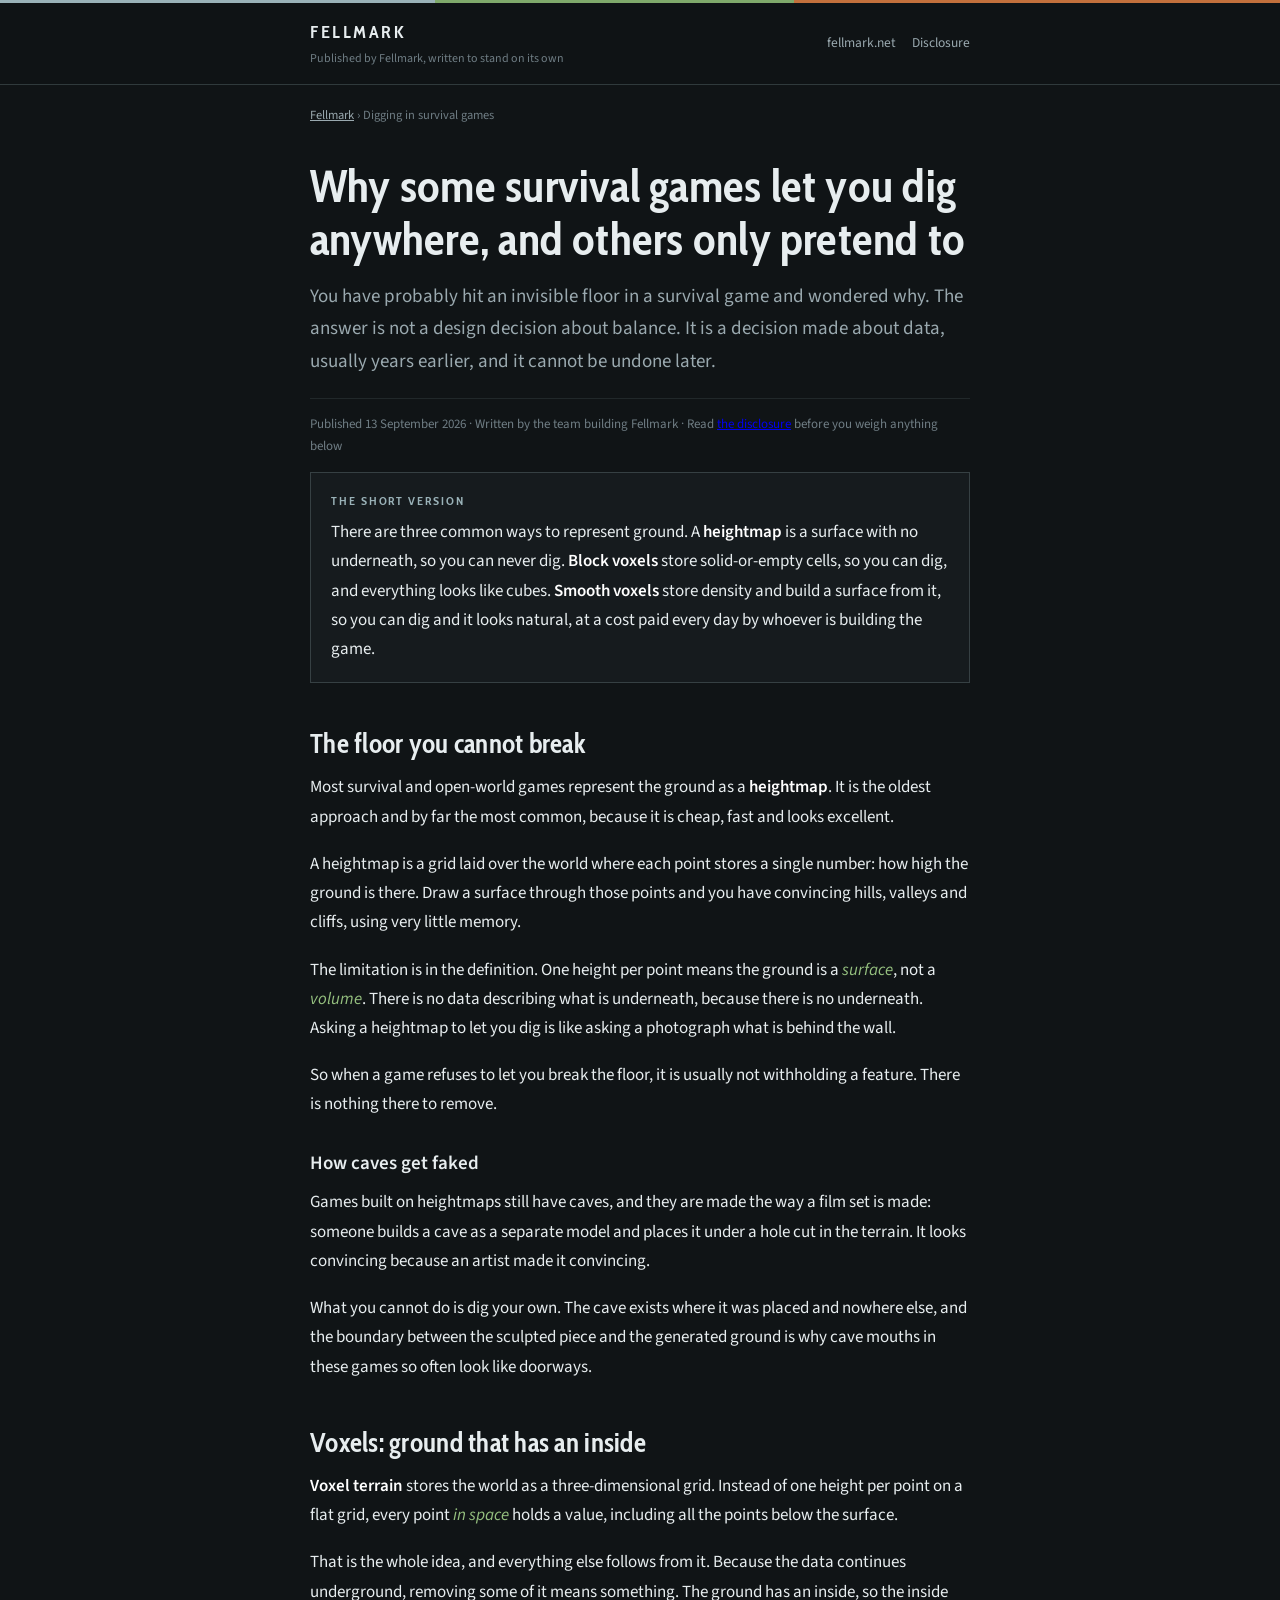
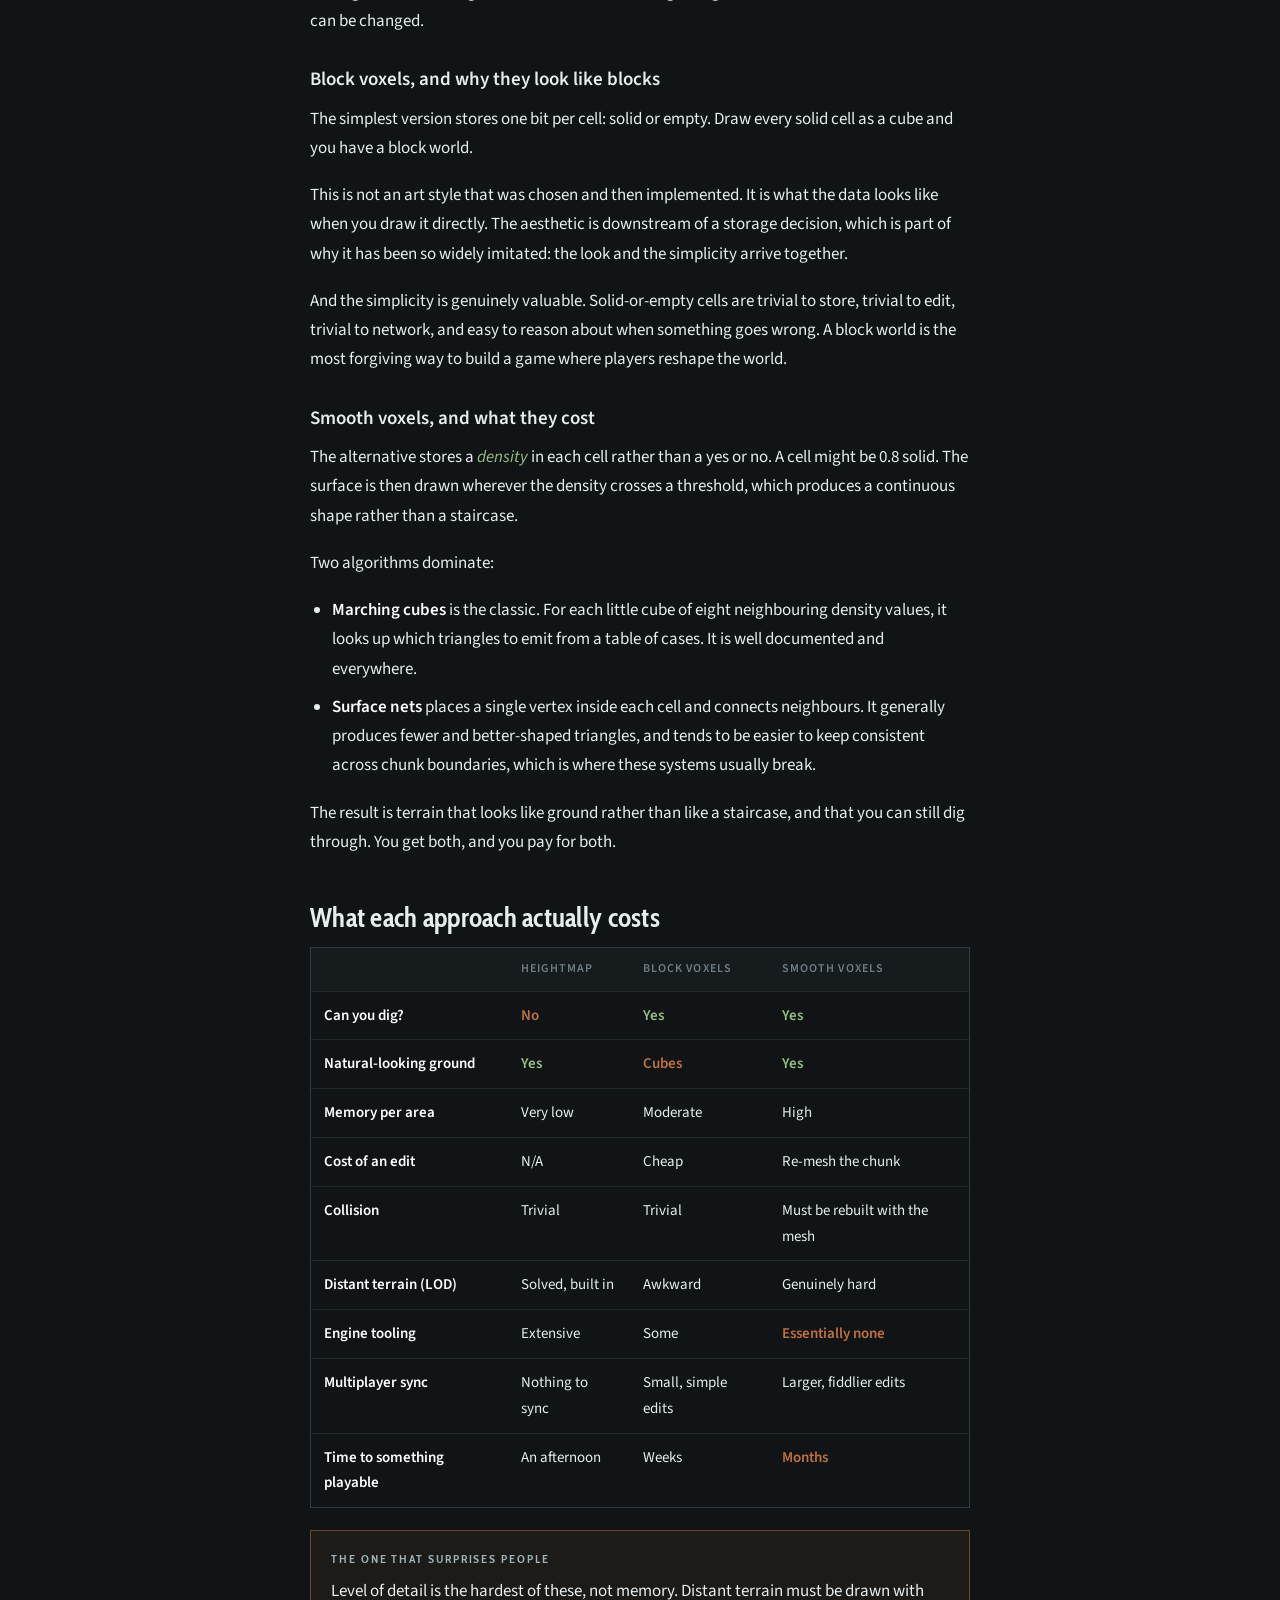
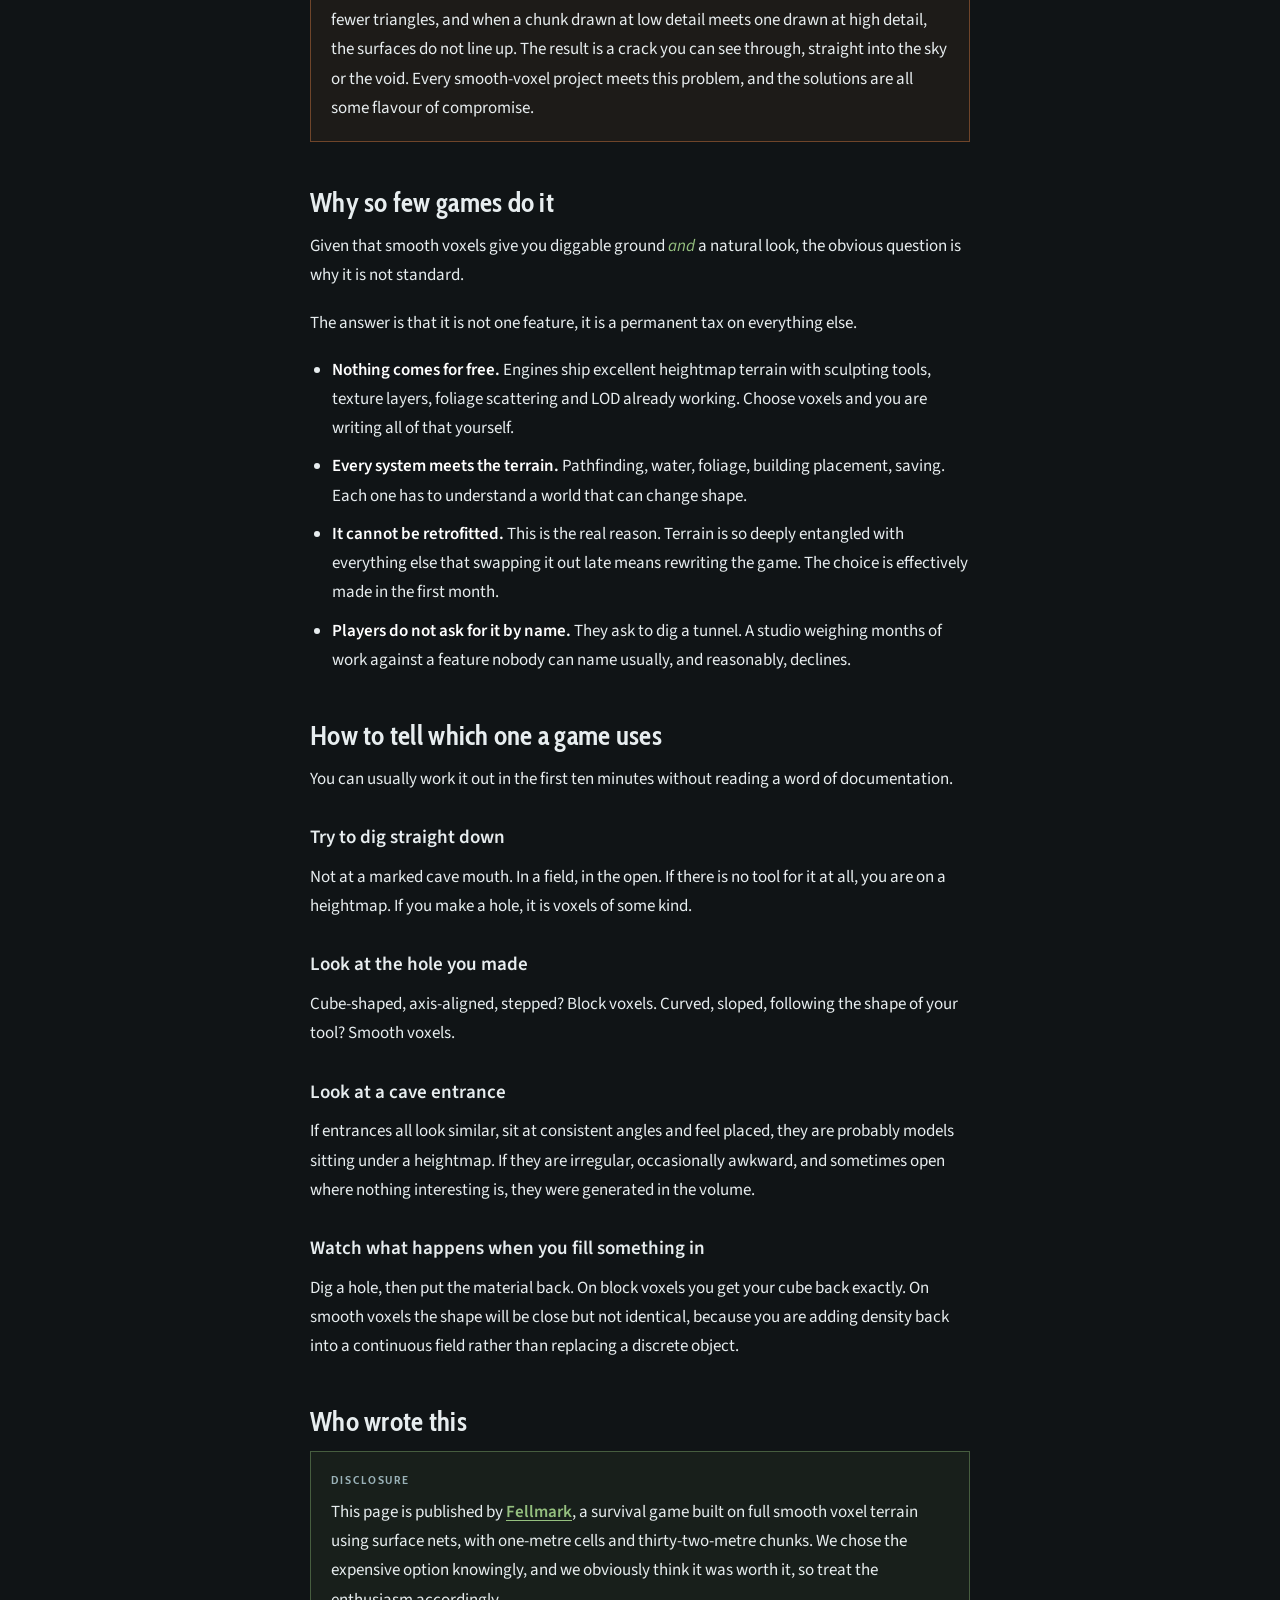
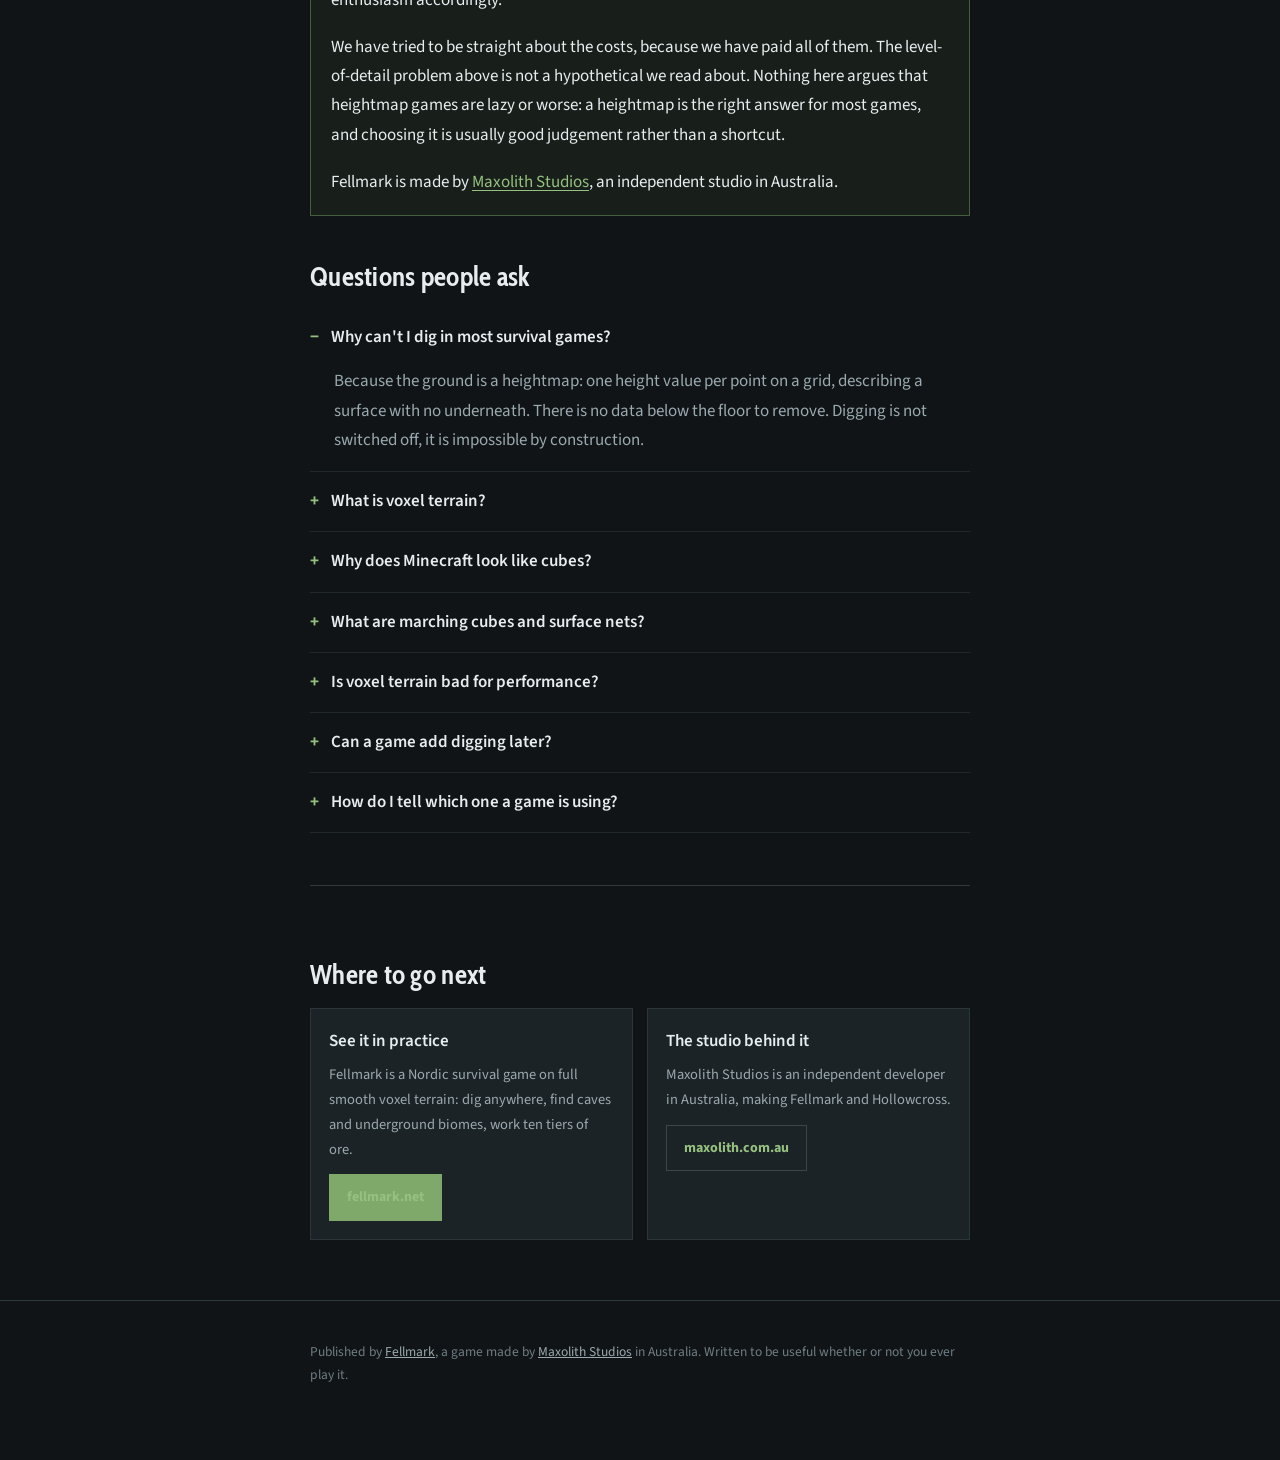
==== digging-in-survival-games.html @ 8ffeed5e "Add guides for Hollowcross, Fellmark and MaxBot, and list them all Three subjects had no page here. " ====
<!DOCTYPE html>
<html lang="en-AU">
<head>
<meta charset="utf-8">
<meta name="viewport" content="width=device-width, initial-scale=1">

<title>Why some survival games let you dig anywhere, and others only pretend to</title>
<meta name="description" content="Heightmaps, blocks, marching cubes and surface nets, explained without the maths: why most survival games have a solid floor you can never break, why the ones that let you dig look like cubes, and what smooth voxel terrain costs to build.">
<link rel="canonical" href="https://maaaaaaxx.github.io/website/digging-in-survival-games.html">

<meta name="robots" content="index, follow, max-snippet:-1, max-image-preview:large">
<meta name="author" content="Fellmark">

<meta property="og:type" content="article">
<meta property="og:site_name" content="Fellmark Guides">
<meta property="og:locale" content="en_AU">
<meta property="og:title" content="Why some survival games let you dig anywhere">
<meta property="og:description" content="Heightmaps, blocks and smooth voxels explained without the maths, and what each one costs the people building it.">
<meta property="og:url" content="https://maaaaaaxx.github.io/website/digging-in-survival-games.html">

<meta name="twitter:card" content="summary_large_image">
<meta name="twitter:title" content="Why some survival games let you dig anywhere">
<meta name="twitter:description" content="The difference between a heightmap, a block world and smooth voxel terrain, and why it decides whether you can dig.">

<link rel="preconnect" href="https://fonts.googleapis.com">
<link rel="preconnect" href="https://fonts.gstatic.com" crossorigin>
<link href="https://fonts.googleapis.com/css2?family=Cabin+Condensed:wght@600;700&family=Source+Sans+3:wght@400;500;600&display=swap" rel="stylesheet">
<link rel="stylesheet" href="css/fellmark.css">

<script type="application/ld+json">
{
  "@context": "https://schema.org",
  "@type": "Article",
  "headline": "Why some survival games let you dig anywhere, and others only pretend to",
  "description": "An explanation of the three ways games represent ground: heightmaps, block voxels and smooth voxels, and why that choice decides whether a player can dig a tunnel.",
  "datePublished": "2026-09-13",
  "dateModified": "2026-09-13",
  "inLanguage": "en-AU",
  "mainEntityOfPage": { "@type": "WebPage", "@id": "https://maaaaaaxx.github.io/website/digging-in-survival-games.html" },
  "author": { "@type": "Organization", "name": "Fellmark", "url": "https://fellmark.net/" },
  "publisher": { "@type": "Organization", "name": "Fellmark", "url": "https://fellmark.net/" }
}
</script>

<script type="application/ld+json">
{
  "@context": "https://schema.org",
  "@type": "FAQPage",
  "mainEntity": [
    {
      "@type": "Question",
      "name": "Why can't I dig in most survival games?",
      "acceptedAnswer": { "@type": "Answer", "text": "Because the ground is a heightmap, not a solid. A heightmap stores one height value per point on a grid, which describes a surface but has no underneath. There is nothing beneath the floor to remove, so digging is not disabled as a rule; it is impossible by construction. Games built this way can only fake holes by placing pre-made cave models under the surface." }
    },
    {
      "@type": "Question",
      "name": "What is voxel terrain?",
      "acceptedAnswer": { "@type": "Answer", "text": "Voxel terrain stores the world as a three-dimensional grid of values rather than a surface. Every point in space, including underground, holds a value describing how solid it is. Because the data exists all the way down, removing some of it is meaningful, which is what makes digging possible." }
    },
    {
      "@type": "Question",
      "name": "Why does Minecraft look like cubes?",
      "acceptedAnswer": { "@type": "Answer", "text": "Because each voxel is treated as either fully solid or fully empty, and drawn as a cube face. That binary choice makes the world trivially easy to store, edit and reason about, and it is why block games run well and are simple to build for. The blocky look is a direct consequence of the data, not an art decision layered on top." }
    },
    {
      "@type": "Question",
      "name": "What are marching cubes and surface nets?",
      "acceptedAnswer": { "@type": "Answer", "text": "They are algorithms that turn a voxel grid into a smooth surface instead of cubes, by treating each voxel's value as a density and placing a triangle mesh where the density crosses a threshold. Marching cubes is the older and better known; surface nets generally produces fewer, better-shaped triangles and is easier to keep consistent between chunks." }
    },
    {
      "@type": "Question",
      "name": "Why don't more games use smooth voxel terrain?",
      "acceptedAnswer": { "@type": "Answer", "text": "Because it is substantially more expensive in every direction: more memory per chunk, a meshing step whenever terrain changes, harder collision, harder level-of-detail, and no off-the-shelf tooling. A heightmap gets you a good-looking world in an afternoon. Smooth voxels are a long-term commitment made early, and they are difficult to retrofit." }
    }
  ]
}
</script>
</head>
<body>
<a class="skip-link" href="#main">Skip to content</a>
<div class="stripes"></div>

<header class="site-header">
  <div class="site-header__inner">
    <a class="brand" href="https://fellmark.net/">
      <span class="brand__name">Fellmark</span>
      <span class="brand__note">Published by Fellmark, written to stand on its own</span>
    </a>
    <nav class="nav" aria-label="Primary">
      <a href="https://fellmark.net/">fellmark.net</a>
      <a href="#who">Disclosure</a>
    </nav>
  </div>
</header>

<main id="main">
  <div class="wrap">
    <nav class="crumbs" aria-label="Breadcrumb">
      <a href="https://fellmark.net/">Fellmark</a> &rsaquo; Digging in survival games
    </nav>
    <div class="masthead">
      <h1>Why some survival games let you dig anywhere, and others only pretend to</h1>
      <p class="standfirst">You have probably hit an invisible floor in a survival game and wondered why. The answer is not a design decision about balance. It is a decision made about data, usually years earlier, and it cannot be undone later.</p>
      <p class="byline">Published 13 September 2026 &middot; Written by the team building Fellmark &middot; Read <a href="#who">the disclosure</a> before you weigh anything below</p>
    </div>
  </div>

  <article class="wrap prose">

    <div class="note">
      <span class="note__title">The short version</span>
      <p>There are three common ways to represent ground. A <strong>heightmap</strong> is a surface with no underneath, so you can never dig. <strong>Block voxels</strong> store solid-or-empty cells, so you can dig, and everything looks like cubes. <strong>Smooth voxels</strong> store density and build a surface from it, so you can dig and it looks natural, at a cost paid every day by whoever is building the game.</p>
    </div>

    <h2>The floor you cannot break</h2>

    <p>Most survival and open-world games represent the ground as a <strong>heightmap</strong>. It is the oldest approach and by far the most common, because it is cheap, fast and looks excellent.</p>

    <p>A heightmap is a grid laid over the world where each point stores a single number: how high the ground is there. Draw a surface through those points and you have convincing hills, valleys and cliffs, using very little memory.</p>

    <p>The limitation is in the definition. One height per point means the ground is a <em>surface</em>, not a <em>volume</em>. There is no data describing what is underneath, because there is no underneath. Asking a heightmap to let you dig is like asking a photograph what is behind the wall.</p>

    <p>So when a game refuses to let you break the floor, it is usually not withholding a feature. There is nothing there to remove.</p>

    <h3>How caves get faked</h3>

    <p>Games built on heightmaps still have caves, and they are made the way a film set is made: someone builds a cave as a separate model and places it under a hole cut in the terrain. It looks convincing because an artist made it convincing.</p>

    <p>What you cannot do is dig your own. The cave exists where it was placed and nowhere else, and the boundary between the sculpted piece and the generated ground is why cave mouths in these games so often look like doorways.</p>

    <h2>Voxels: ground that has an inside</h2>

    <p><strong>Voxel terrain</strong> stores the world as a three-dimensional grid. Instead of one height per point on a flat grid, every point <em>in space</em> holds a value, including all the points below the surface.</p>

    <p>That is the whole idea, and everything else follows from it. Because the data continues underground, removing some of it means something. The ground has an inside, so the inside can be changed.</p>

    <h3>Block voxels, and why they look like blocks</h3>

    <p>The simplest version stores one bit per cell: solid or empty. Draw every solid cell as a cube and you have a block world.</p>

    <p>This is not an art style that was chosen and then implemented. It is what the data looks like when you draw it directly. The aesthetic is downstream of a storage decision, which is part of why it has been so widely imitated: the look and the simplicity arrive together.</p>

    <p>And the simplicity is genuinely valuable. Solid-or-empty cells are trivial to store, trivial to edit, trivial to network, and easy to reason about when something goes wrong. A block world is the most forgiving way to build a game where players reshape the world.</p>

    <h3>Smooth voxels, and what they cost</h3>

    <p>The alternative stores a <em>density</em> in each cell rather than a yes or no. A cell might be 0.8 solid. The surface is then drawn wherever the density crosses a threshold, which produces a continuous shape rather than a staircase.</p>

    <p>Two algorithms dominate:</p>

    <ul>
      <li><strong>Marching cubes</strong> is the classic. For each little cube of eight neighbouring density values, it looks up which triangles to emit from a table of cases. It is well documented and everywhere.</li>
      <li><strong>Surface nets</strong> places a single vertex inside each cell and connects neighbours. It generally produces fewer and better-shaped triangles, and tends to be easier to keep consistent across chunk boundaries, which is where these systems usually break.</li>
    </ul>

    <p>The result is terrain that looks like ground rather than like a staircase, and that you can still dig through. You get both, and you pay for both.</p>

    <h2>What each approach actually costs</h2>

    <div class="table-wrap">
      <table>
        <thead>
          <tr><th>&nbsp;</th><th>Heightmap</th><th>Block voxels</th><th>Smooth voxels</th></tr>
        </thead>
        <tbody>
          <tr><td><strong>Can you dig?</strong></td><td class="no">No</td><td class="yes">Yes</td><td class="yes">Yes</td></tr>
          <tr><td><strong>Natural-looking ground</strong></td><td class="yes">Yes</td><td class="no">Cubes</td><td class="yes">Yes</td></tr>
          <tr><td><strong>Memory per area</strong></td><td>Very low</td><td>Moderate</td><td>High</td></tr>
          <tr><td><strong>Cost of an edit</strong></td><td>N/A</td><td>Cheap</td><td>Re-mesh the chunk</td></tr>
          <tr><td><strong>Collision</strong></td><td>Trivial</td><td>Trivial</td><td>Must be rebuilt with the mesh</td></tr>
          <tr><td><strong>Distant terrain (LOD)</strong></td><td>Solved, built in</td><td>Awkward</td><td>Genuinely hard</td></tr>
          <tr><td><strong>Engine tooling</strong></td><td>Extensive</td><td>Some</td><td class="no">Essentially none</td></tr>
          <tr><td><strong>Multiplayer sync</strong></td><td>Nothing to sync</td><td>Small, simple edits</td><td>Larger, fiddlier edits</td></tr>
          <tr><td><strong>Time to something playable</strong></td><td>An afternoon</td><td>Weeks</td><td class="no">Months</td></tr>
        </tbody>
      </table>
    </div>

    <div class="note note--warn">
      <span class="note__title">The one that surprises people</span>
      <p>Level of detail is the hardest of these, not memory. Distant terrain must be drawn with fewer triangles, and when a chunk drawn at low detail meets one drawn at high detail, the surfaces do not line up. The result is a crack you can see through, straight into the sky or the void. Every smooth-voxel project meets this problem, and the solutions are all some flavour of compromise.</p>
    </div>

    <h2>Why so few games do it</h2>

    <p>Given that smooth voxels give you diggable ground <em>and</em> a natural look, the obvious question is why it is not standard.</p>

    <p>The answer is that it is not one feature, it is a permanent tax on everything else.</p>

    <ul>
      <li><strong>Nothing comes for free.</strong> Engines ship excellent heightmap terrain with sculpting tools, texture layers, foliage scattering and LOD already working. Choose voxels and you are writing all of that yourself.</li>
      <li><strong>Every system meets the terrain.</strong> Pathfinding, water, foliage, building placement, saving. Each one has to understand a world that can change shape.</li>
      <li><strong>It cannot be retrofitted.</strong> This is the real reason. Terrain is so deeply entangled with everything else that swapping it out late means rewriting the game. The choice is effectively made in the first month.</li>
      <li><strong>Players do not ask for it by name.</strong> They ask to dig a tunnel. A studio weighing months of work against a feature nobody can name usually, and reasonably, declines.</li>
    </ul>

    <h2>How to tell which one a game uses</h2>

    <p>You can usually work it out in the first ten minutes without reading a word of documentation.</p>

    <h3>Try to dig straight down</h3>
    <p>Not at a marked cave mouth. In a field, in the open. If there is no tool for it at all, you are on a heightmap. If you make a hole, it is voxels of some kind.</p>

    <h3>Look at the hole you made</h3>
    <p>Cube-shaped, axis-aligned, stepped? Block voxels. Curved, sloped, following the shape of your tool? Smooth voxels.</p>

    <h3>Look at a cave entrance</h3>
    <p>If entrances all look similar, sit at consistent angles and feel placed, they are probably models sitting under a heightmap. If they are irregular, occasionally awkward, and sometimes open where nothing interesting is, they were generated in the volume.</p>

    <h3>Watch what happens when you fill something in</h3>
    <p>Dig a hole, then put the material back. On block voxels you get your cube back exactly. On smooth voxels the shape will be close but not identical, because you are adding density back into a continuous field rather than replacing a discrete object.</p>

    <h2 id="who">Who wrote this</h2>

    <div class="note note--who">
      <span class="note__title">Disclosure</span>
      <p>This page is published by <strong><a href="https://fellmark.net/">Fellmark</a></strong>, a survival game built on full smooth voxel terrain using surface nets, with one-metre cells and thirty-two-metre chunks. We chose the expensive option knowingly, and we obviously think it was worth it, so treat the enthusiasm accordingly.</p>
      <p>We have tried to be straight about the costs, because we have paid all of them. The level-of-detail problem above is not a hypothetical we read about. Nothing here argues that heightmap games are lazy or worse: a heightmap is the right answer for most games, and choosing it is usually good judgement rather than a shortcut.</p>
      <p>Fellmark is made by <a href="https://maxolith.com.au/">Maxolith Studios</a>, an independent studio in Australia.</p>
    </div>

    <h2>Questions people ask</h2>

    <div class="faq">
      <details open>
        <summary>Why can't I dig in most survival games?</summary>
        <p>Because the ground is a heightmap: one height value per point on a grid, describing a surface with no underneath. There is no data below the floor to remove. Digging is not switched off, it is impossible by construction.</p>
      </details>
      <details>
        <summary>What is voxel terrain?</summary>
        <p>A world stored as a three-dimensional grid, where every point in space, including underground, holds a value describing how solid it is. Because the data exists all the way down, changing it is meaningful, and digging becomes possible.</p>
      </details>
      <details>
        <summary>Why does Minecraft look like cubes?</summary>
        <p>Because each cell is stored as fully solid or fully empty and drawn as a cube face. The look is a direct consequence of the simplest possible voxel storage, not an art style applied afterwards.</p>
      </details>
      <details>
        <summary>What are marching cubes and surface nets?</summary>
        <p>Two ways of turning a grid of density values into a smooth surface. Marching cubes emits triangles per cell from a lookup table. Surface nets places one vertex per cell and joins neighbours, usually producing fewer, better-shaped triangles and behaving better at chunk boundaries.</p>
      </details>
      <details>
        <summary>Is voxel terrain bad for performance?</summary>
        <p>It is more expensive than a heightmap, but the cost is rarely raw rendering. It is the meshing step whenever terrain changes, rebuilding collision to match, and drawing distant terrain cheaply without cracks appearing between detail levels.</p>
      </details>
      <details>
        <summary>Can a game add digging later?</summary>
        <p>Almost never. Terrain touches pathfinding, water, foliage, building, saving and networking, so replacing it late means rewriting most of the game. In practice the decision is made in the first month of development and lived with.</p>
      </details>
      <details>
        <summary>How do I tell which one a game is using?</summary>
        <p>Dig straight down in an open field. No tool for it means heightmap. A stepped, axis-aligned hole means block voxels. A curved hole that follows your tool means smooth voxels.</p>
      </details>
    </div>

    <section class="next" aria-labelledby="h-next">
      <h2 id="h-next">Where to go next</h2>
      <div class="cards">
        <div class="card">
          <h3>See it in practice</h3>
          <p>Fellmark is a Nordic survival game on full smooth voxel terrain: dig anywhere, find caves and underground biomes, work ten tiers of ore.</p>
          <a class="btn" href="https://fellmark.net/">fellmark.net</a>
        </div>
        <div class="card">
          <h3>The studio behind it</h3>
          <p>Maxolith Studios is an independent developer in Australia, making Fellmark and Hollowcross.</p>
          <a class="btn btn--ghost" href="https://maxolith.com.au/">maxolith.com.au</a>
        </div>
      </div>
    </section>

  </article>
</main>

<footer class="site-footer">
  <div class="wrap">
    <p>Published by <a href="https://fellmark.net/">Fellmark</a>, a game made by <a href="https://maxolith.com.au/">Maxolith Studios</a> in Australia. Written to be useful whether or not you ever play it.</p>
  </div>
</footer>

</body>
</html>
---- css/fellmark.css ----
/* fellmark.css
   Styling for the Fellmark guide. Self-contained, like every other subject on
   this site: a reader who arrived looking for how terrain works should not
   inherit the styling of a card game or a RedM server article.

   Nordic register: cold stone and iron, one moss accent, one ember accent for
   anything that warns. Flat colour, no glow, no gradient on text. */

:root{
  --stone:#101416; --stone-2:#161B1E; --panel:#1C2327;
  --line:rgba(154,178,184,.24); --line-soft:rgba(154,178,184,.12);
  --frost:#E7EDEF; --muted:#9AA9AF; --dim:#6F7D84;
  --moss:#7FA96B; --moss-lift:#95C07F;
  --ember:#C2703C;
  --iron:#9AB2B8;
  --display:"Cabin Condensed","Segoe UI",system-ui,sans-serif;
  --body:"Source Sans 3","Segoe UI",system-ui,sans-serif;
  --measure:44rem;
}

*{box-sizing:border-box}
html{scroll-behavior:smooth}
body{margin:0;background:var(--stone);color:var(--frost);font-family:var(--body);
  font-size:17px;line-height:1.72;-webkit-font-smoothing:antialiased}

.skip-link{position:absolute;left:-9999px}
.skip-link:focus{left:8px;top:8px;position:fixed;z-index:99;background:var(--moss);
  color:#0d1012;padding:10px 14px}

.wrap{max-width:var(--measure);margin:0 auto;padding:0 22px}
.wide{max-width:64rem}

.stripes{height:3px;background:linear-gradient(90deg,var(--iron) 0%,var(--iron) 34%,
  var(--moss) 34%,var(--moss) 62%,var(--ember) 62%,var(--ember) 100%)}

.site-header{background:rgba(16,20,22,.92);border-bottom:1px solid var(--line);
  position:sticky;top:0;z-index:20;backdrop-filter:blur(8px)}
.site-header__inner{display:flex;align-items:center;gap:16px;padding:14px 22px;
  max-width:var(--measure);margin:0 auto}
.brand{display:flex;flex-direction:column;gap:1px;text-decoration:none}
.brand__name{font-family:var(--display);font-weight:700;font-size:18px;
  letter-spacing:.14em;text-transform:uppercase;color:var(--frost)}
.brand__note{font-size:12px;color:var(--dim)}
.nav{margin-left:auto;display:flex;gap:16px;font-size:13.5px}
.nav a{color:var(--muted);text-decoration:none;border-bottom:1px solid transparent}
.nav a:hover,.nav a:focus-visible{color:var(--frost);border-bottom-color:var(--moss)}

.crumbs{font-size:12.5px;color:var(--dim);padding-top:20px}
.crumbs a{color:var(--muted)}

.masthead{padding:34px 0 6px}
h1{font-family:var(--display);font-weight:700;font-size:clamp(30px,5.2vw,46px);
  line-height:1.14;margin:0 0 16px;text-wrap:balance;letter-spacing:.005em}
.standfirst{font-size:19px;color:var(--muted);margin:0 0 20px;line-height:1.7}
.byline{font-size:13px;color:var(--dim);border-top:1px solid var(--line-soft);
  padding-top:14px;margin-bottom:8px}

.prose h2{font-family:var(--display);font-weight:700;font-size:27px;line-height:1.26;
  margin:44px 0 12px;letter-spacing:.01em}
.prose h3{font-size:19px;font-weight:600;margin:28px 0 8px}
.prose p{margin:0 0 18px}
.prose ul,.prose ol{margin:0 0 18px;padding-left:22px}
.prose li{margin-bottom:9px}
.prose strong{color:#fff;font-weight:600}
.prose em{color:var(--moss-lift);font-style:italic}
.prose a{color:var(--moss-lift);text-underline-offset:3px}
.prose a:hover,.prose a:focus-visible{color:var(--frost)}
.prose code{font-family:ui-monospace,Menlo,Consolas,monospace;font-size:.9em;
  background:var(--panel);padding:2px 6px;border:1px solid var(--line-soft)}

.table-wrap{overflow-x:auto;margin:0 0 22px;border:1px solid var(--line)}
table{width:100%;border-collapse:collapse;font-size:15px;min-width:560px}
th,td{text-align:left;padding:11px 13px;border-bottom:1px solid var(--line-soft);vertical-align:top}
th{font-size:12px;letter-spacing:.09em;text-transform:uppercase;color:var(--dim);
  font-weight:600;background:var(--stone-2)}
tbody tr:last-child td{border-bottom:none}
.yes{color:var(--moss-lift);font-weight:600}
.no{color:var(--ember);font-weight:600}

.note{border:1px solid var(--line);background:var(--stone-2);padding:18px 20px;margin:0 0 22px}
.note--warn{border-color:rgba(194,112,60,.5);background:rgba(194,112,60,.07)}
.note--who{border-color:rgba(127,169,107,.45);background:rgba(127,169,107,.07)}
.note__title{display:block;font-family:var(--display);font-size:12px;font-weight:700;
  letter-spacing:.16em;text-transform:uppercase;color:var(--iron);margin-bottom:7px}
.note p:last-child{margin-bottom:0}

.faq{margin-top:14px}
.faq details{border-bottom:1px solid var(--line-soft)}
.faq summary{cursor:pointer;padding:15px 0;font-weight:600;font-size:17px;
  list-style:none;display:flex;gap:12px;align-items:baseline}
.faq summary::-webkit-details-marker{display:none}
.faq summary::before{content:"+";color:var(--moss-lift);font-weight:700;flex:none}
.faq details[open] summary::before{content:"\2212"}
.faq summary:hover{color:#fff}
.faq p{margin:0 0 16px;padding-left:24px;color:var(--muted)}

.next{margin:52px 0 20px;border-top:1px solid var(--line);padding-top:28px}
.cards{display:grid;grid-template-columns:repeat(auto-fit,minmax(230px,1fr));gap:14px;margin-top:16px}
.card{background:var(--panel);border:1px solid var(--line-soft);padding:18px}
.card h3{margin:0 0 6px;font-size:17px}
.card p{margin:0 0 12px;font-size:14.5px;color:var(--muted)}

.btn{display:inline-flex;align-items:center;gap:8px;background:var(--moss);color:#0d1012;
  text-decoration:none;font-weight:700;font-size:14px;padding:10px 17px;border:1px solid var(--moss)}
.btn:hover,.btn:focus-visible{background:var(--moss-lift);border-color:var(--moss-lift)}
.btn--ghost{background:none;color:var(--iron);border:1px solid var(--line)}
.btn--ghost:hover,.btn--ghost:focus-visible{color:var(--frost);border-color:var(--iron);background:none}

.site-footer{margin-top:60px;border-top:1px solid var(--line);padding:26px 0 60px;
  font-size:13.5px;color:var(--dim)}
.site-footer a{color:var(--muted)}

a:focus-visible,summary:focus-visible{outline:2px solid var(--moss);outline-offset:3px}
@media (prefers-reduced-motion:reduce){html{scroll-behavior:auto};*{transition:none!important}}
@media(max-width:620px){
  body{font-size:16.5px}
  .prose h2{font-size:24px}
  .nav{gap:12px;font-size:13px}
}
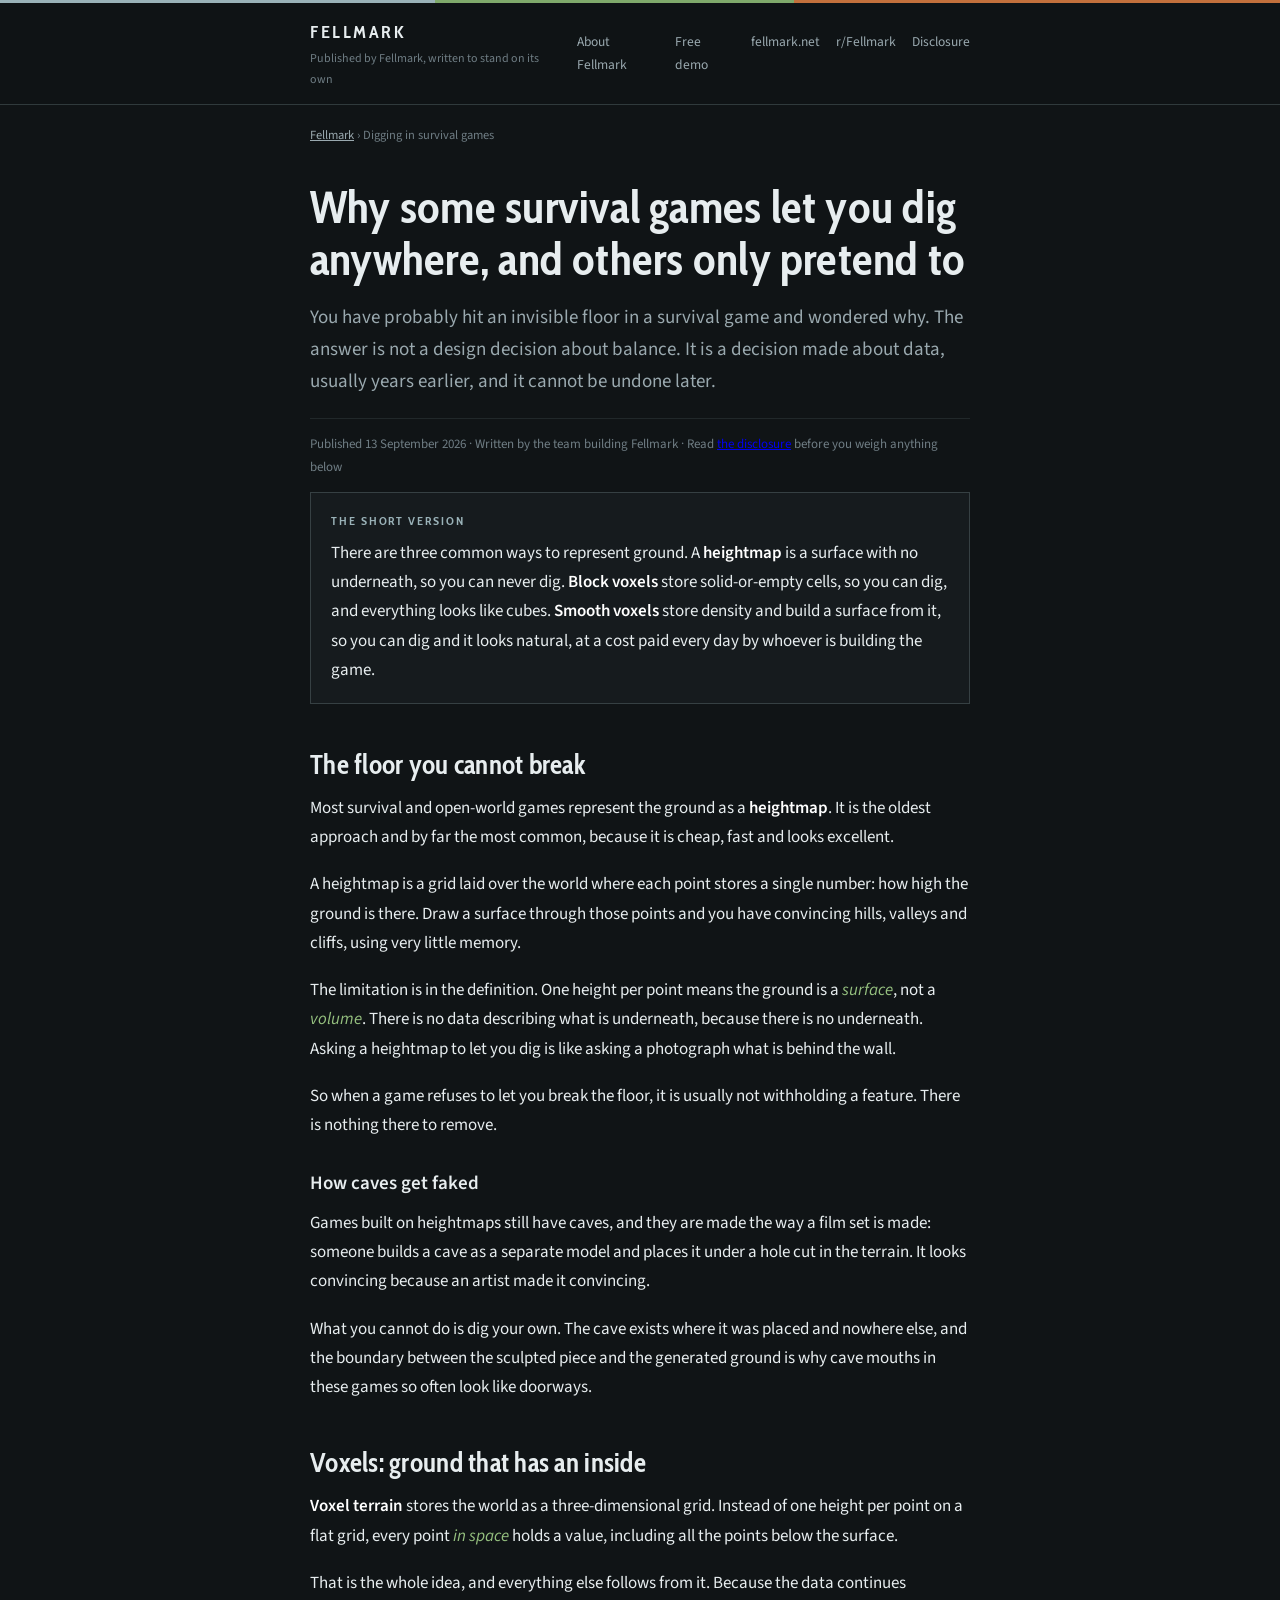
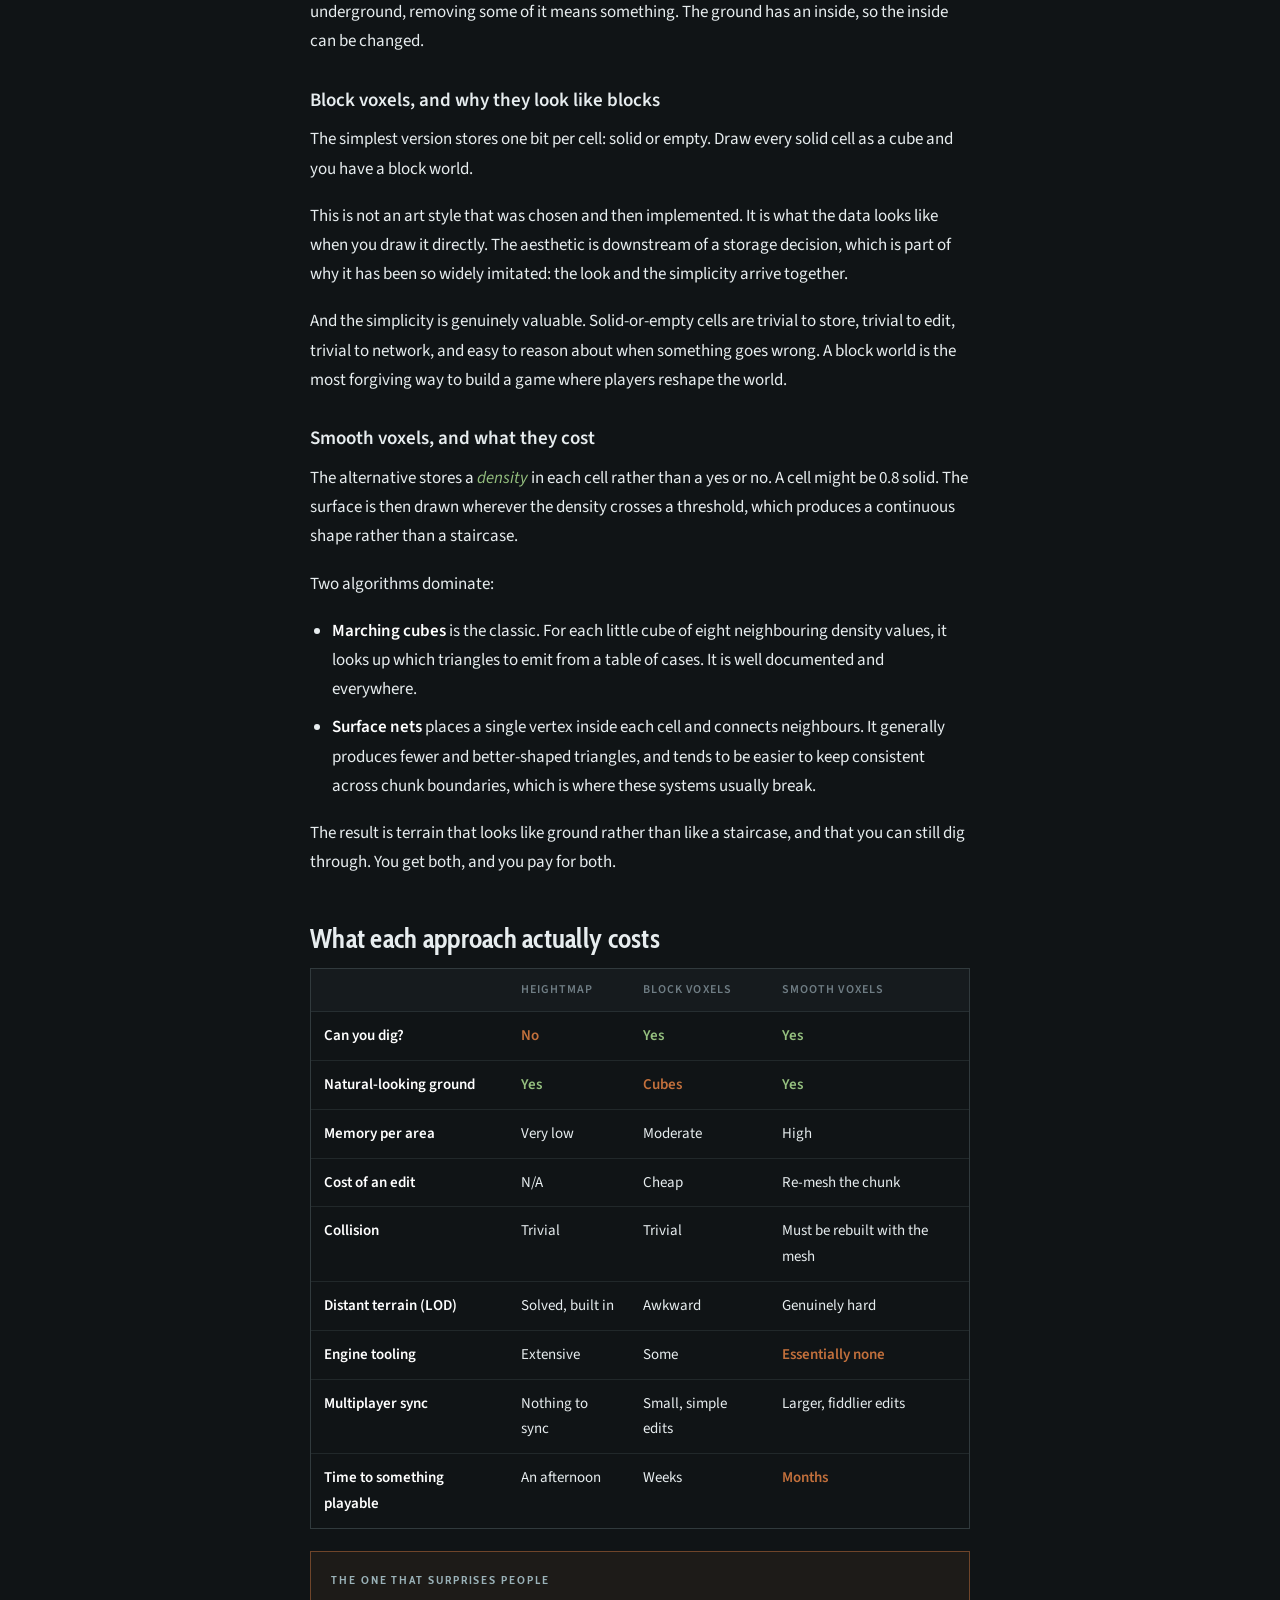
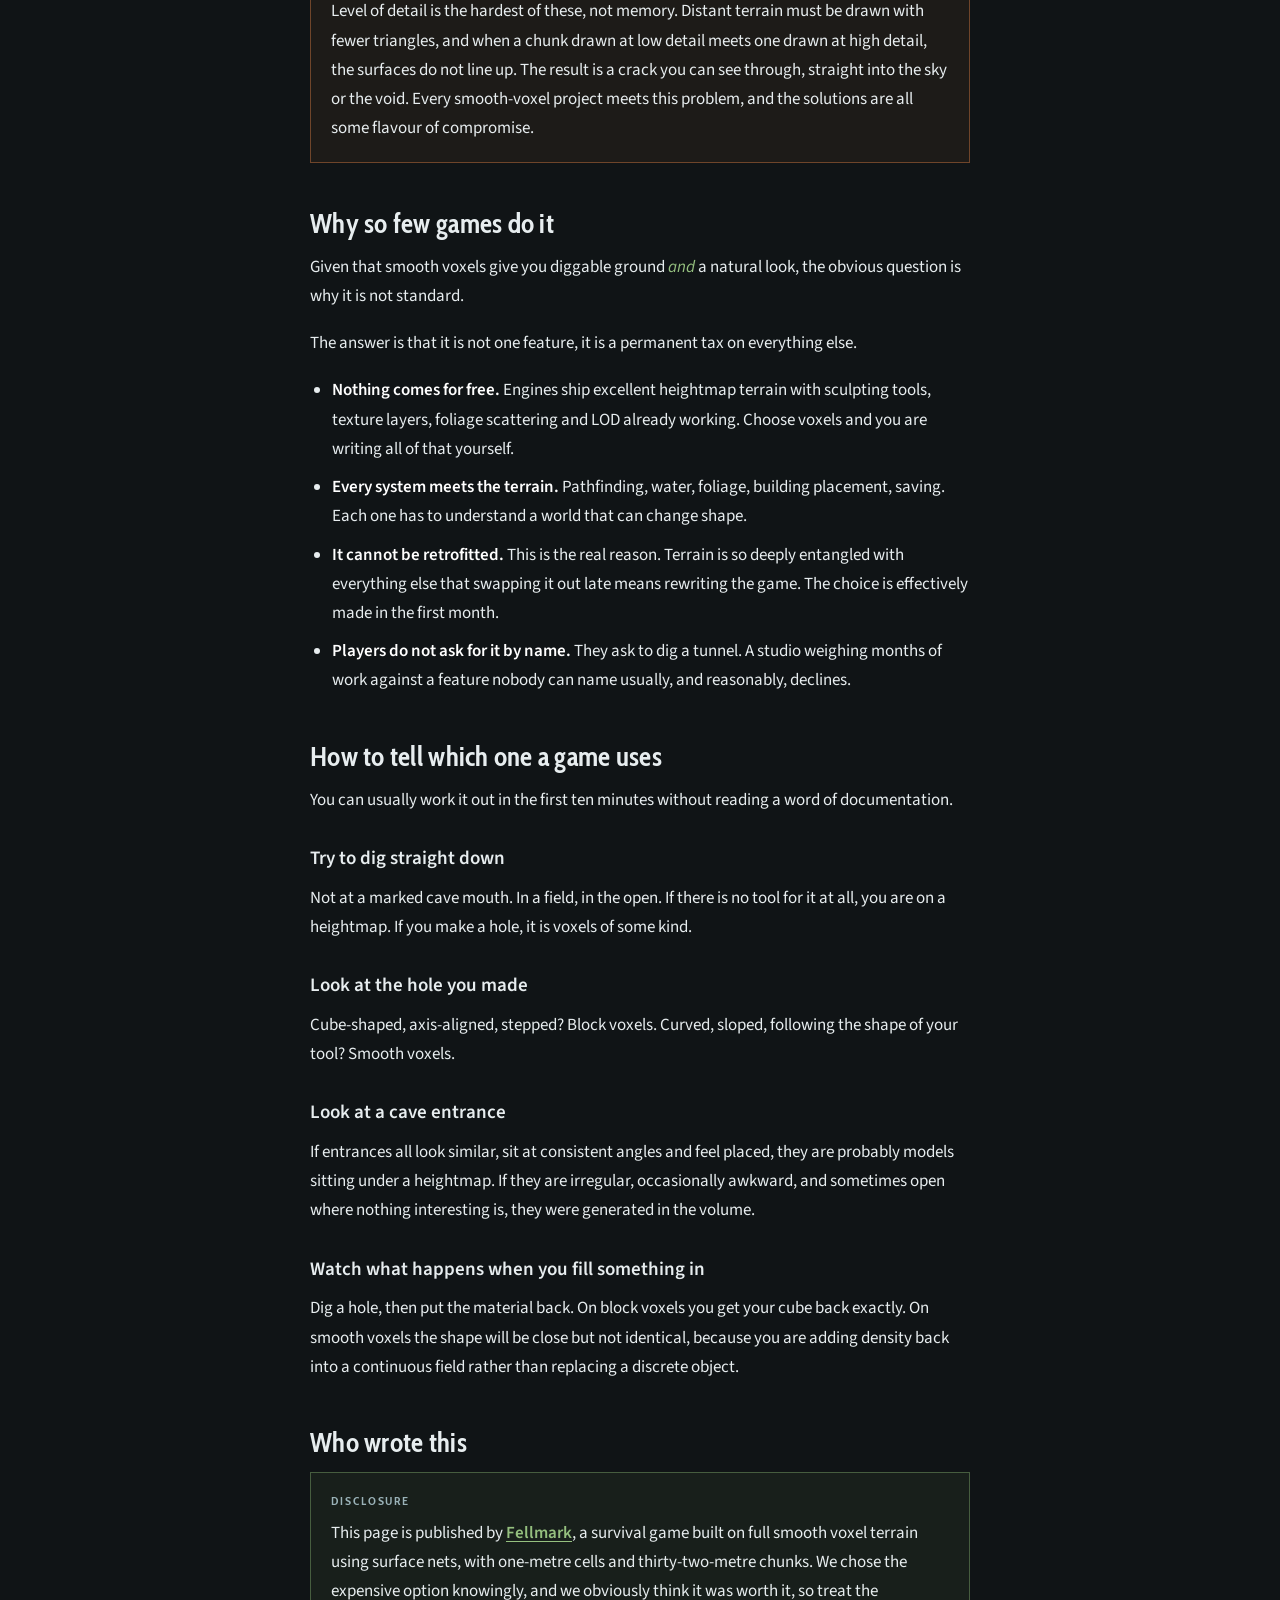
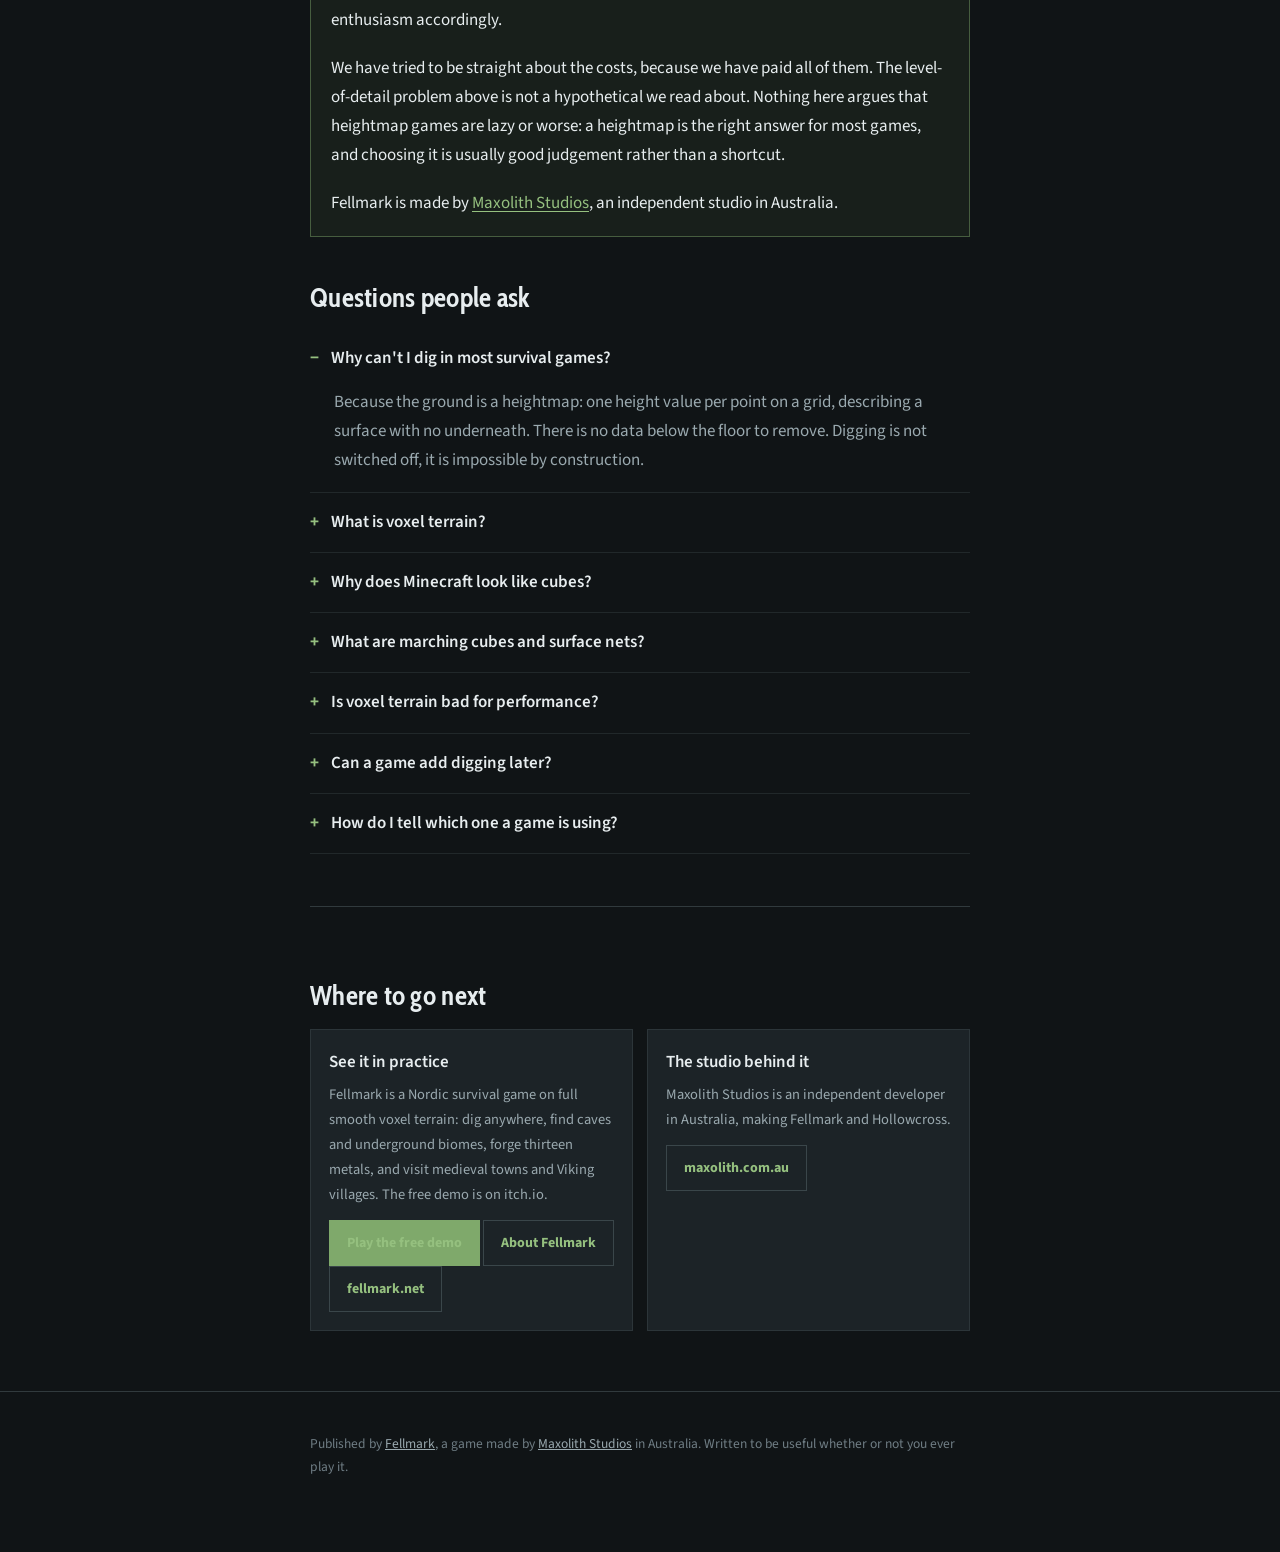
==== commit d820aa28: "Add a Fellmark hub page (free demo, fellmark.net, r/Fellmark, Kickstarter, Discord, press kit) and c" ====
--- a/digging-in-survival-games.html
+++ b/digging-in-survival-games.html
@@ -34,7 +34,7 @@
   "headline": "Why some survival games let you dig anywhere, and others only pretend to",
   "description": "An explanation of the three ways games represent ground: heightmaps, block voxels and smooth voxels, and why that choice decides whether a player can dig a tunnel.",
   "datePublished": "2026-09-13",
-  "dateModified": "2026-09-13",
+  "dateModified": "2026-10-13",
   "inLanguage": "en-AU",
   "mainEntityOfPage": { "@type": "WebPage", "@id": "https://maaaaaaxx.github.io/website/digging-in-survival-games.html" },
   "author": { "@type": "Organization", "name": "Fellmark", "url": "https://fellmark.net/" },
@@ -87,7 +87,10 @@
       <span class="brand__note">Published by Fellmark, written to stand on its own</span>
     </a>
     <nav class="nav" aria-label="Primary">
+      <a href="fellmark.html">About Fellmark</a>
+      <a href="https://maxolith.itch.io/fellmark">Free demo</a>
       <a href="https://fellmark.net/">fellmark.net</a>
+      <a href="https://www.reddit.com/r/Fellmark/">r/Fellmark</a>
       <a href="#who">Disclosure</a>
     </nav>
   </div>
@@ -257,8 +260,8 @@
       <div class="cards">
         <div class="card">
           <h3>See it in practice</h3>
-          <p>Fellmark is a Nordic survival game on full smooth voxel terrain: dig anywhere, find caves and underground biomes, work ten tiers of ore.</p>
-          <a class="btn" href="https://fellmark.net/">fellmark.net</a>
+          <p>Fellmark is a Nordic survival game on full smooth voxel terrain: dig anywhere, find caves and underground biomes, forge thirteen metals, and visit medieval towns and Viking villages. The free demo is on itch.io.</p>
+          <a class="btn" href="https://maxolith.itch.io/fellmark">Play the free demo</a> <a class="btn btn--ghost" href="fellmark.html">About Fellmark</a> <a class="btn btn--ghost" href="https://fellmark.net/">fellmark.net</a>
         </div>
         <div class="card">
           <h3>The studio behind it</h3>
